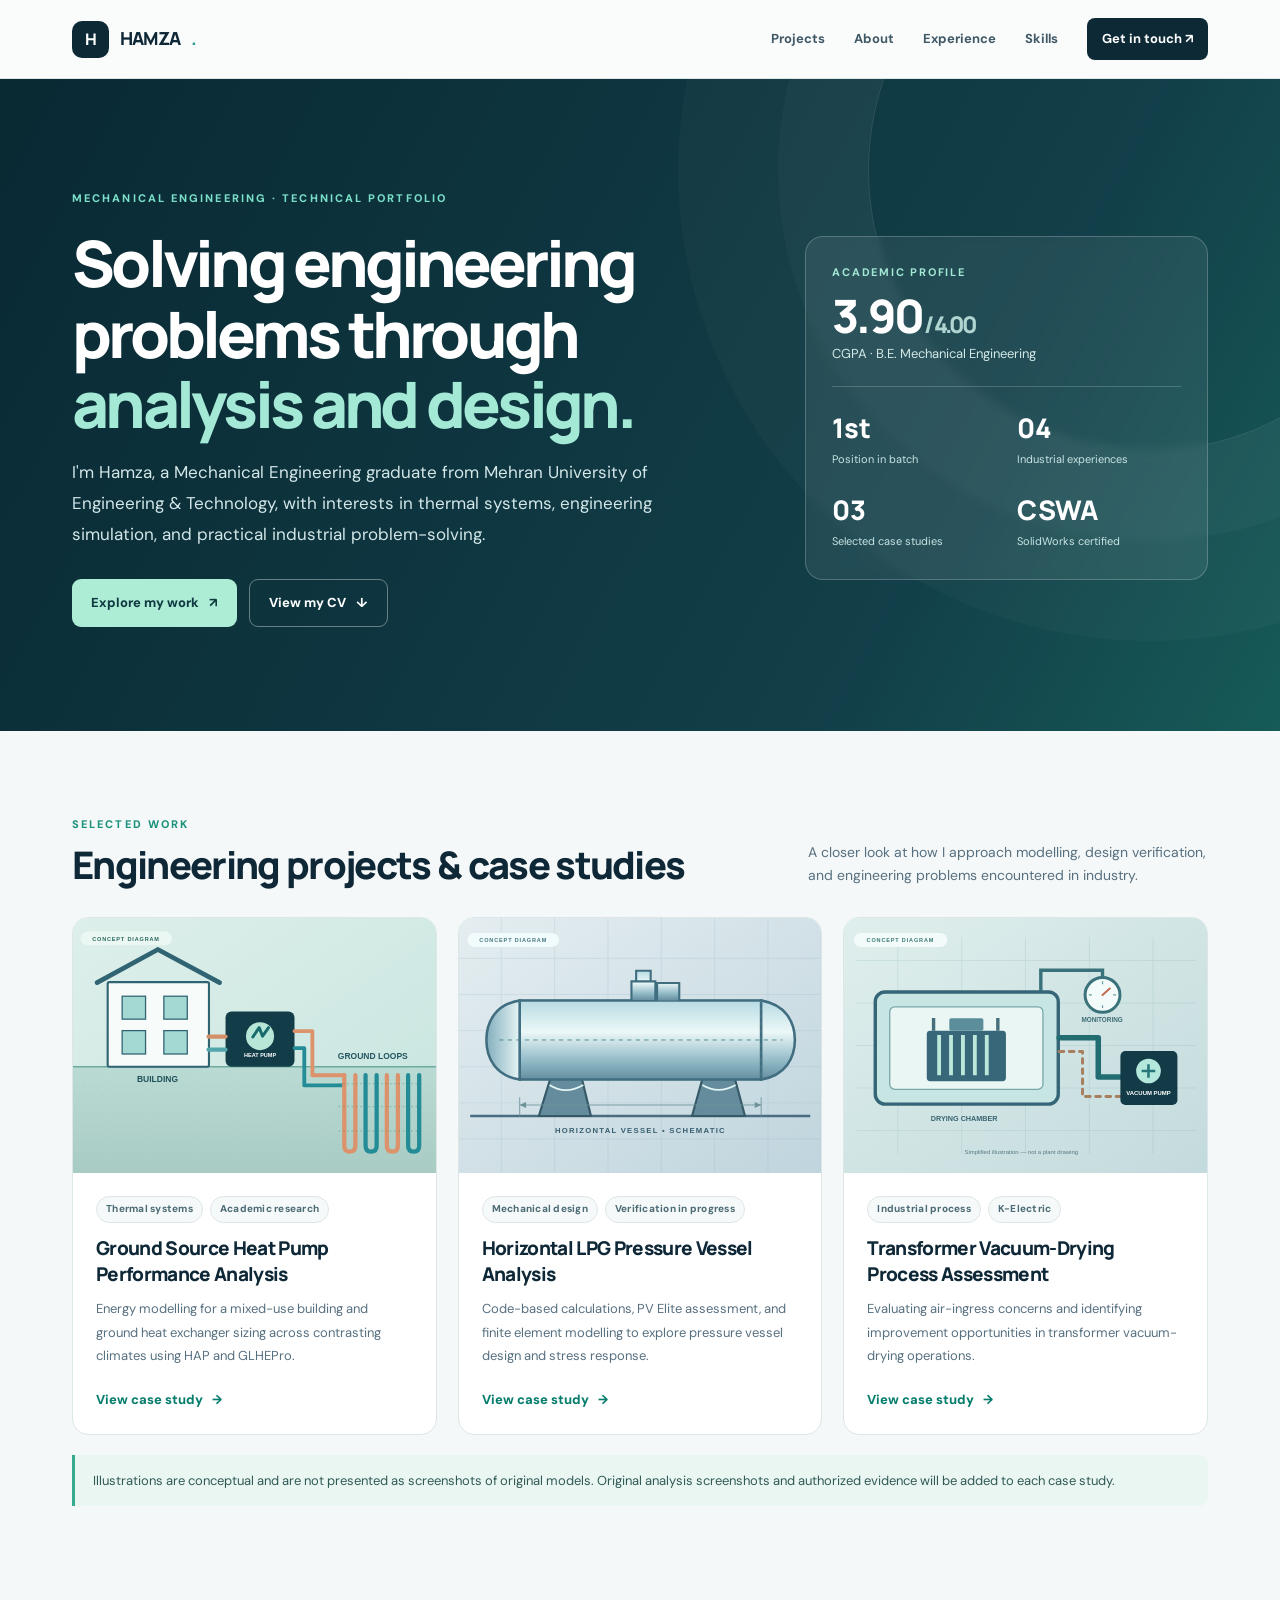
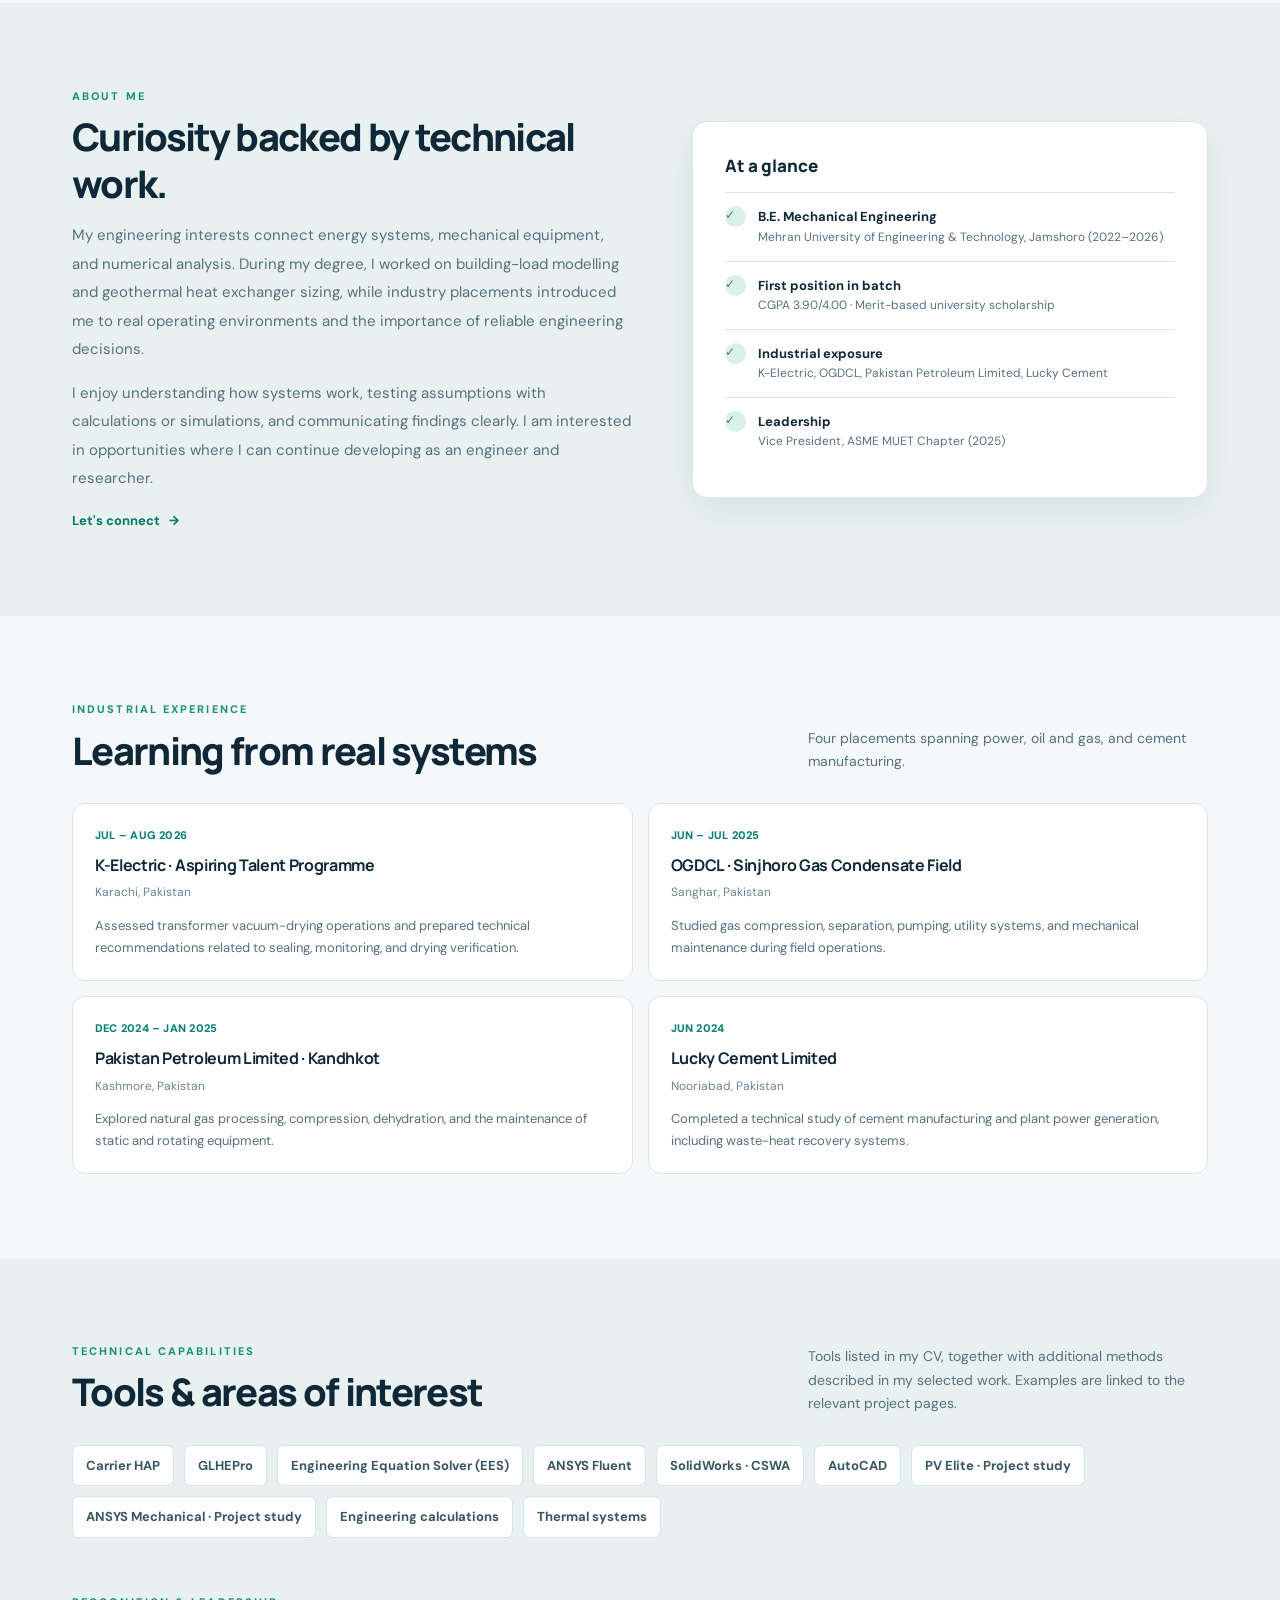
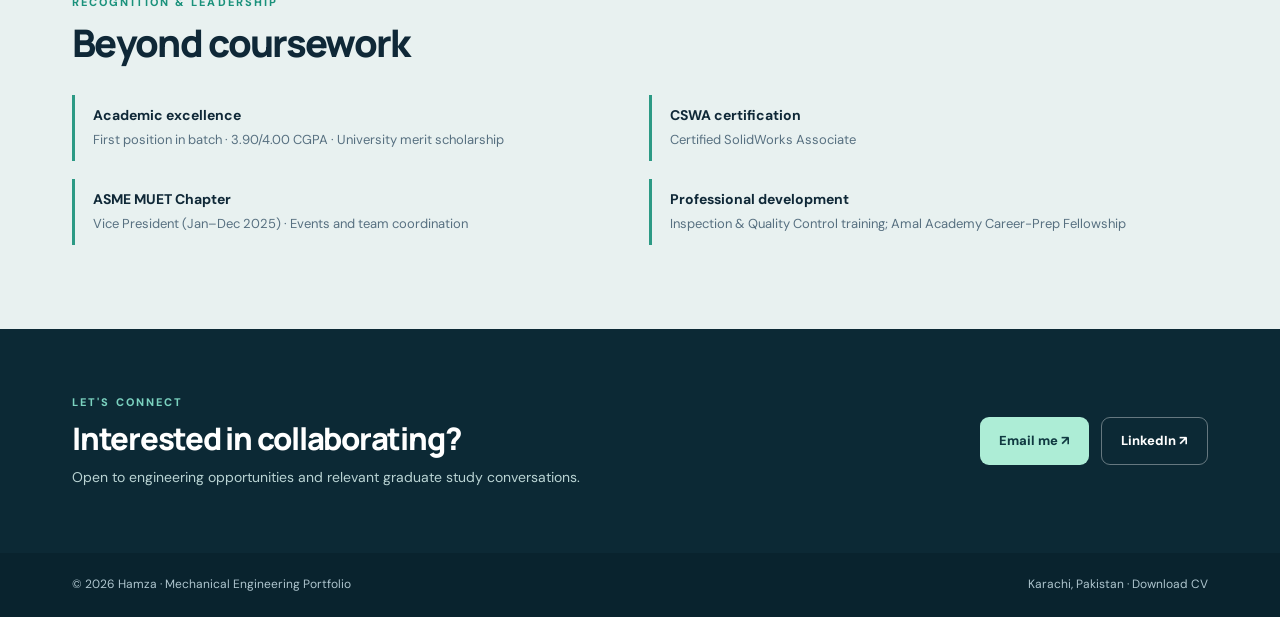
==== Hamza-Portfolio/index.html @ bc64f5a0 "Add files via upload" ====
<!doctype html>
<html lang="en">
<head>
<meta charset="utf-8"><meta name="viewport" content="width=device-width,initial-scale=1">
<title>Hamza | Mechanical Engineering Portfolio</title>
<meta name="description" content="Mechanical Engineering portfolio featuring energy systems research, pressure vessel analysis, and industrial problem solving.">
<meta name="theme-color" content="#0c2935"><link rel="icon" type="image/svg+xml" href="assets/favicon.svg"><link rel="stylesheet" href="assets/styles.css"><script defer src="assets/app.js"></script>
</head>
<body>
<a class="sr-only" href="#main">Skip to main content</a>
<header class="nav"><div class="container"><a class="brand" href="index.html" aria-label="Hamza home"><span class="brand-mark">H</span>HAMZA<span style="color:#2d9a8b">.</span></a><button class="menu-toggle" aria-expanded="false" aria-controls="nav-links">Menu</button><nav class="nav-links" id="nav-links" aria-label="Main navigation"><a href="#projects">Projects</a><a href="#about">About</a><a href="#experience">Experience</a><a href="#skills">Skills</a><a class="nav-cta" href="mailto:hamzakhalidshaikh@gmail.com">Get in touch ↗</a></nav></div></header>
<main id="main">
<section class="hero"><div class="container"><div><div class="eyebrow">Mechanical Engineering · Technical Portfolio</div><h1>Solving engineering problems through <span>analysis and design.</span></h1><p class="lede">I'm Hamza, a Mechanical Engineering graduate from Mehran University of Engineering &amp; Technology, with interests in thermal systems, engineering simulation, and practical industrial problem-solving.</p><div class="button-row"><a class="btn btn-light" href="#projects">Explore my work <span aria-hidden="true">↗</span></a><a class="btn btn-outline" href="Hamza-CV.pdf" target="_blank" rel="noopener">View my CV <span aria-hidden="true">↓</span></a></div></div><aside class="hero-panel" aria-label="Academic highlights"><div class="kicker">ACADEMIC PROFILE</div><div class="large">3.90<span style="font-size:23px;color:#b0d5d1"> / 4.00</span></div><div class="small">CGPA · B.E. Mechanical Engineering</div><div class="panel-divider"></div><div class="facts"><div><strong>1st</strong><span>Position in batch</span></div><div><strong>04</strong><span>Industrial experiences</span></div><div><strong>03</strong><span>Selected case studies</span></div><div><strong>CSWA</strong><span>SolidWorks certified</span></div></div></aside></div></section>
<section class="section" id="projects"><div class="container"><div class="section-head"><div><div class="eyebrow">SELECTED WORK</div><h2>Engineering projects &amp; case studies</h2></div><p>A closer look at how I approach modelling, design verification, and engineering problems encountered in industry.</p></div>
<div class="project-grid">
<article class="project-card"><a class="project-image" href="projects/ground-source-heat-pump.html"><img src="assets/gshp-schematic.svg" alt="Conceptual geothermal heat pump system with borehole loops"></a><div class="project-content"><div class="tag-row"><span class="tag">Thermal systems</span><span class="tag">Academic research</span></div><h3>Ground Source Heat Pump Performance Analysis</h3><p>Energy modelling for a mixed-use building and ground heat exchanger sizing across contrasting climates using HAP and GLHEPro.</p><a class="text-link" href="projects/ground-source-heat-pump.html">View case study <span aria-hidden="true">→</span></a></div></article>
<article class="project-card"><a class="project-image" href="projects/lpg-vessel.html"><img src="assets/lpg-schematic.svg" alt="Conceptual horizontal pressure vessel on saddle supports"></a><div class="project-content"><div class="tag-row"><span class="tag">Mechanical design</span><span class="tag">Verification in progress</span></div><h3>Horizontal LPG Pressure Vessel Analysis</h3><p>Code-based calculations, PV Elite assessment, and finite element modelling to explore pressure vessel design and stress response.</p><a class="text-link" href="projects/lpg-vessel.html">View case study <span aria-hidden="true">→</span></a></div></article>
<article class="project-card"><a class="project-image" href="projects/transformer-drying.html"><img src="assets/drying-schematic.svg" alt="Conceptual vacuum-drying system with chamber and pump"></a><div class="project-content"><div class="tag-row"><span class="tag">Industrial process</span><span class="tag">K-Electric</span></div><h3>Transformer Vacuum-Drying Process Assessment</h3><p>Evaluating air-ingress concerns and identifying improvement opportunities in transformer vacuum-drying operations.</p><a class="text-link" href="projects/transformer-drying.html">View case study <span aria-hidden="true">→</span></a></div></article>
</div><p class="note">Illustrations are conceptual and are not presented as screenshots of original models. Original analysis screenshots and authorized evidence will be added to each case study.</p></div></section>
<section class="section band" id="about"><div class="container two-col"><div class="about-copy"><div class="eyebrow">ABOUT ME</div><h2 class="section-title">Curiosity backed by technical work.</h2><p>My engineering interests connect energy systems, mechanical equipment, and numerical analysis. During my degree, I worked on building-load modelling and geothermal heat exchanger sizing, while industry placements introduced me to real operating environments and the importance of reliable engineering decisions.</p><p>I enjoy understanding how systems work, testing assumptions with calculations or simulations, and communicating findings clearly. I am interested in opportunities where I can continue developing as an engineer and researcher.</p><a class="text-link" href="mailto:hamzakhalidshaikh@gmail.com">Let's connect <span aria-hidden="true">→</span></a></div><div class="about-highlight"><h3>At a glance</h3><ul class="quick-list"><li><span class="check-circle">✓</span><div><strong>B.E. Mechanical Engineering</strong><span>Mehran University of Engineering &amp; Technology, Jamshoro (2022–2026)</span></div></li><li><span class="check-circle">✓</span><div><strong>First position in batch</strong><span>CGPA 3.90/4.00 · Merit-based university scholarship</span></div></li><li><span class="check-circle">✓</span><div><strong>Industrial exposure</strong><span>K-Electric, OGDCL, Pakistan Petroleum Limited, Lucky Cement</span></div></li><li><span class="check-circle">✓</span><div><strong>Leadership</strong><span>Vice President, ASME MUET Chapter (2025)</span></div></li></ul></div></div></section>
<section class="section" id="experience"><div class="container"><div class="section-head"><div><div class="eyebrow">INDUSTRIAL EXPERIENCE</div><h2>Learning from real systems</h2></div><p>Four placements spanning power, oil and gas, and cement manufacturing.</p></div><div class="timeline"><article class="exp-item"><div class="date">JUL – AUG 2026</div><h3>K-Electric · Aspiring Talent Programme</h3><p class="location">Karachi, Pakistan</p><p>Assessed transformer vacuum-drying operations and prepared technical recommendations related to sealing, monitoring, and drying verification.</p></article><article class="exp-item"><div class="date">JUN – JUL 2025</div><h3>OGDCL · Sinjhoro Gas Condensate Field</h3><p class="location">Sanghar, Pakistan</p><p>Studied gas compression, separation, pumping, utility systems, and mechanical maintenance during field operations.</p></article><article class="exp-item"><div class="date">DEC 2024 – JAN 2025</div><h3>Pakistan Petroleum Limited · Kandhkot</h3><p class="location">Kashmore, Pakistan</p><p>Explored natural gas processing, compression, dehydration, and the maintenance of static and rotating equipment.</p></article><article class="exp-item"><div class="date">JUN 2024</div><h3>Lucky Cement Limited</h3><p class="location">Nooriabad, Pakistan</p><p>Completed a technical study of cement manufacturing and plant power generation, including waste-heat recovery systems.</p></article></div></div></section>
<section class="section band" id="skills"><div class="container"><div class="section-head"><div><div class="eyebrow">TECHNICAL CAPABILITIES</div><h2>Tools &amp; areas of interest</h2></div><p>Tools listed in my CV, together with additional methods described in my selected work. Examples are linked to the relevant project pages.</p></div><div class="skills-list"><span>Carrier HAP</span><span>GLHEPro</span><span>Engineering Equation Solver (EES)</span><span>ANSYS Fluent</span><span>SolidWorks · CSWA</span><span>AutoCAD</span><span>PV Elite · Project study</span><span>ANSYS Mechanical · Project study</span><span>Engineering calculations</span><span>Thermal systems</span></div><div class="section-head" style="margin-top:55px"><div><div class="eyebrow">RECOGNITION &amp; LEADERSHIP</div><h2>Beyond coursework</h2></div></div><div class="credentials"><div class="credential"><b>Academic excellence</b><span>First position in batch · 3.90/4.00 CGPA · University merit scholarship</span></div><div class="credential"><b>CSWA certification</b><span>Certified SolidWorks Associate</span></div><div class="credential"><b>ASME MUET Chapter</b><span>Vice President (Jan–Dec 2025) · Events and team coordination</span></div><div class="credential"><b>Professional development</b><span>Inspection &amp; Quality Control training; Amal Academy Career-Prep Fellowship</span></div></div></div></section>
</main>
<section class="contact" id="contact"><div class="container"><div><div class="eyebrow" style="color:#7bd2c0">LET'S CONNECT</div><h2>Interested in collaborating?</h2><p>Open to engineering opportunities and relevant graduate study conversations.</p></div><div class="button-row"><a class="btn btn-light" href="mailto:hamzakhalidshaikh@gmail.com">Email me ↗</a><a class="btn btn-outline" target="_blank" rel="noopener noreferrer" href="https://www.linkedin.com/in/engrhamzashaikh/">LinkedIn ↗</a></div></div></section>
<footer class="footer"><div class="container"><span>© <span id="year">2026</span> Hamza · Mechanical Engineering Portfolio</span><span>Karachi, Pakistan · <a href="Hamza-CV.pdf" target="_blank" rel="noopener">Download CV</a></span></div></footer>
</body></html>
---- Hamza-Portfolio/assets/styles.css ----
@import url('https://fonts.googleapis.com/css2?family=DM+Sans:wght@400;500;600;700&family=Manrope:wght@400;500;600;700;800&display=swap');
:root{--ink:#0f2837;--muted:#577080;--deep:#0c2935;--deep2:#143b4a;--accent:#38ae9c;--accent2:#d6f1e8;--bg:#f5f8f8;--surface:#fff;--line:#dce6e7;--shadow:0 12px 36px rgba(6,33,44,.065)}
*{box-sizing:border-box}html{scroll-behavior:smooth}body{margin:0;background:var(--bg);color:var(--ink);font-family:'DM Sans',Arial,sans-serif;line-height:1.65;font-size:15px}a{color:inherit;text-decoration:none}img{max-width:100%;display:block}button{font:inherit}::selection{background:#b9ece1;color:var(--ink)}
.container{width:min(1136px,calc(100% - 56px));margin-inline:auto}.sr-only{position:absolute;width:1px;height:1px;padding:0;margin:-1px;overflow:hidden;clip:rect(0,0,0,0);white-space:nowrap;border:0}
.nav{position:sticky;top:0;z-index:100;background:rgba(250,252,252,.96);border-bottom:1px solid var(--line);backdrop-filter:blur(16px)}.nav .container{min-height:78px;display:flex;align-items:center;justify-content:space-between;gap:26px}.brand{display:flex;align-items:center;gap:11px;font-weight:800;letter-spacing:-.045em;font-family:Manrope,Arial,sans-serif;font-size:18px;white-space:nowrap}.brand-mark{width:37px;height:37px;background:var(--deep);border-radius:10px;display:grid;place-items:center;color:#fff;letter-spacing:-.07em;font-size:16px}.nav-links{display:flex;align-items:center;gap:29px}.nav-links a:not(.nav-cta){color:#405967;font-size:13px;font-weight:700}.nav-links a:hover,.nav-links a[aria-current=page]{color:#0f806e}.nav-cta{padding:10px 15px;background:var(--deep);border-radius:8px;color:#fff;font-size:13px;font-weight:700}.menu-toggle{display:none;border:1px solid var(--line);border-radius:8px;padding:7px 10px;background:#fff;color:var(--ink)}
.hero{background:linear-gradient(118deg,#092933 0%,#123f49 72%,#165b58 100%);color:white;position:relative;overflow:hidden}.hero:before{content:'';width:560px;height:560px;position:absolute;right:-150px;top:-190px;border:1px solid rgba(255,255,255,.12);border-radius:50%;box-shadow:0 0 0 90px rgba(255,255,255,.028),0 0 0 190px rgba(255,255,255,.023)}.hero .container{position:relative;display:grid;grid-template-columns:1.26fr .74fr;align-items:center;gap:48px;padding-block:110px 104px}.eyebrow{font-size:11px;font-weight:800;letter-spacing:.19em;text-transform:uppercase;color:#1a917b}.hero .eyebrow{color:#7be0c9}.hero h1{font-family:Manrope,Arial,sans-serif;font-weight:800;letter-spacing:-.058em;font-size:clamp(38px,5vw,67px);line-height:1.1;margin:21px 0 18px;max-width:690px}.hero h1 span{color:#a4e9d5}.hero .lede{font-size:17px;line-height:1.8;max-width:610px;color:#d3e7e8;margin:0 0 30px}.button-row{display:flex;gap:12px;flex-wrap:wrap}.btn{display:inline-flex;align-items:center;justify-content:center;gap:10px;min-height:46px;padding:12px 19px;border-radius:9px;font-size:13px;font-weight:800;transition:transform .15s,background .15s}.btn:hover{transform:translateY(-2px)}.btn-light{background:#adedd6;color:#103941}.btn-outline{border:1px solid rgba(255,255,255,.37);color:#fff}.btn-dark{background:var(--deep);color:#fff}.btn-surface{border:1px solid var(--line);background:var(--surface);color:var(--ink)}.hero-panel{border:1px solid rgba(255,255,255,.21);background:rgba(255,255,255,.075);border-radius:18px;padding:26px;backdrop-filter:blur(4px)}.hero-panel .kicker{font-size:11px;color:#a4e9d5;font-weight:700;letter-spacing:.16em}.hero-panel .large{font:800 46px/1.2 Manrope,Arial,sans-serif;letter-spacing:-.065em;padding-top:7px}.hero-panel .small{font-size:13px;color:#d2e8e5}.panel-divider{height:1px;background:rgba(255,255,255,.18);margin:22px 0}.facts{display:grid;grid-template-columns:1fr 1fr;gap:20px}.facts strong{display:block;font:800 27px Manrope,Arial,sans-serif}.facts span{font-size:11px;color:#c8e5e4}
section.section{padding-block:84px}.section-head{display:flex;align-items:end;justify-content:space-between;gap:26px;margin-bottom:30px}.section-head h2,.section-title{font:800 clamp(26px,3vw,38px)/1.22 Manrope,Arial,sans-serif;letter-spacing:-.044em;margin:8px 0 0}.section-head p{max-width:400px;color:var(--muted);margin:0;font-size:14px}.section-head p a{color:#087c70;font-weight:800}.project-grid{display:grid;grid-template-columns:repeat(3,1fr);gap:21px}.project-card{border:1px solid var(--line);border-radius:16px;overflow:hidden;background:#fff;display:flex;flex-direction:column;transition:box-shadow .2s,transform .2s}.project-card:hover{box-shadow:var(--shadow);transform:translateY(-4px)}.project-image{background:#e5f0ef;aspect-ratio:1.42;overflow:hidden}.project-image img{height:100%;width:100%;object-fit:cover}.project-content{padding:23px;display:flex;flex-direction:column;flex:1}.tag-row{display:flex;gap:7px;flex-wrap:wrap;margin-bottom:13px}.tag{border:1px solid #dce6e7;color:#4c6c75;background:#f6f9f9;border-radius:99px;font-size:10px;font-weight:800;padding:4px 9px;letter-spacing:.025em}.project-card h3{font:800 19px/1.35 Manrope,Arial,sans-serif;letter-spacing:-.035em;margin:0 0 10px}.project-card p{margin:0 0 22px;color:var(--muted);font-size:13px;line-height:1.8;flex:1}.text-link{font-size:13px;color:#067d6c;font-weight:800;display:inline-flex;gap:9px;align-items:center}.text-link:hover{text-decoration:underline}.note{background:#eaf6f1;border-left:3px solid #36ab90;padding:15px 18px;font-size:13px;color:#315a57;border-radius:0 9px 9px 0;margin-top:20px}
.two-col{display:grid;grid-template-columns:1.04fr .96fr;gap:60px;align-items:center}.about-copy p{color:var(--muted);font-size:15px;line-height:1.9}.about-highlight{padding:32px;background:var(--surface);border:1px solid var(--line);border-radius:15px;box-shadow:var(--shadow)}.about-highlight h3{font:800 17px Manrope;margin:0 0 15px}.quick-list{padding:0;margin:0;list-style:none}.quick-list li{display:flex;align-items:flex-start;gap:12px;padding:13px 0;border-top:1px solid var(--line);font-size:13px}.check-circle{width:21px;height:21px;display:grid;place-items:center;border-radius:50%;background:#d9f1e7;color:#006d62;font-size:12px;flex:none}.quick-list strong{display:block}.quick-list span{display:block;color:var(--muted);font-size:12px}
.timeline{display:grid;grid-template-columns:1fr 1fr;gap:15px}.exp-item{background:#fff;border:1px solid var(--line);border-radius:13px;padding:22px}.exp-item .date{font-size:11px;font-weight:800;color:#087f6f;letter-spacing:.02em}.exp-item h3{font-size:16px;margin:8px 0 5px;letter-spacing:-.02em;font-family:Manrope}.exp-item .location{font-size:12px;color:#6e8390;margin:0 0 12px}.exp-item p:last-child{font-size:13px;color:var(--muted);margin:0}.skills-list{display:flex;flex-wrap:wrap;gap:10px}.skills-list span{font-size:13px;font-weight:700;color:#385664;border:1px solid #d6e5e7;background:#fff;padding:9px 13px;border-radius:7px}.credentials{display:grid;grid-template-columns:1fr 1fr;gap:18px}.credential{border-left:3px solid #2c9a85;padding:9px 18px}.credential b{display:block;font-size:14px}.credential span{font-size:13px;color:var(--muted)}.band{background:#e8f1f0}.contact{padding:64px 0;background:var(--deep);color:white}.contact .container{display:flex;align-items:center;justify-content:space-between;gap:25px}.contact h2{font:800 31px/1.25 Manrope;letter-spacing:-.04em;margin:8px 0}.contact p{color:#bad4d4;margin:0;font-size:14px}.footer{background:#09232e;color:#aec5ce;padding:22px 0;font-size:12px}.footer .container{display:flex;justify-content:space-between;gap:12px}.footer a:hover{color:#fff}
.page-hero{background:var(--deep);color:#fff;padding:62px 0 70px}.breadcrumbs{display:flex;align-items:center;gap:8px;color:#b1d1d0;font-size:12px;font-weight:700}.breadcrumbs a:hover{text-decoration:underline}.page-hero h1{font:800 clamp(32px,4vw,52px)/1.16 Manrope;letter-spacing:-.053em;max-width:900px;margin:19px 0 13px}.page-hero p{max-width:740px;color:#c2dcdc;font-size:16px}.meta{display:flex;gap:9px;flex-wrap:wrap;margin-top:24px}.meta span{border:1px solid rgba(255,255,255,.24);padding:7px 12px;border-radius:99px;font-size:11px;color:#d8eeeb;font-weight:700}.case-layout{display:grid;grid-template-columns:minmax(0,1fr) 280px;gap:44px;padding-block:65px}.case-main h2{font:800 24px Manrope;letter-spacing:-.035em;margin:42px 0 14px}.case-main h2:first-of-type{margin-top:0}.case-main p{color:#506d7a;line-height:1.85;margin:0 0 15px}.case-main li{padding-bottom:7px;color:#506d7a}.case-main ul,.case-main ol{padding-left:21px}.case-side{align-self:start;position:sticky;top:105px;background:white;border-radius:13px;border:1px solid var(--line);padding:22px}.case-side h3{font:800 16px Manrope;margin:0 0 9px}.case-side dt{font-size:10px;text-transform:uppercase;font-weight:800;color:#7b9099;letter-spacing:.12em;margin-top:15px}.case-side dd{margin:4px 0 0;font-size:13px;line-height:1.5;color:#254658}.case-hero-img{width:100%;background:#dbecea;border-radius:13px;overflow:hidden;margin:28px 0 7px;border:1px solid var(--line)}.case-hero-img img{width:100%;max-height:410px;object-fit:cover}.caption{font-size:11px;color:#81949b}.steps{counter-reset:step;display:grid;gap:12px}.step{display:flex;gap:15px;align-items:start;border:1px solid var(--line);border-radius:11px;padding:16px;background:#fff}.step:before{counter-increment:step;content:counter(step,decimal-leading-zero);flex:none;color:#008678;font:800 15px Manrope}.step b{display:block;font-size:14px;margin-bottom:2px}.step span{color:var(--muted);font-size:13px}.evidence-grid{display:grid;grid-template-columns:1fr 1fr;gap:14px}.evidence-slot{background:repeating-linear-gradient(45deg,#f5f9f9,#f5f9f9 12px,#f0f5f5 12px,#f0f5f5 24px);border:1px dashed #b5c7ca;border-radius:10px;min-height:170px;display:flex;flex-direction:column;align-items:center;justify-content:center;text-align:center;padding:17px}.evidence-slot .symbol{font-size:26px;color:#4a968e;font-weight:800}.evidence-slot b{font-size:13px;margin:7px 0 3px}.evidence-slot span{color:#798f98;font-size:11px;max-width:230px}.next-card{margin-top:40px;border:1px solid var(--line);border-radius:13px;padding:22px;background:#fff;display:flex;justify-content:space-between;align-items:center;gap:12px}.next-card span{font-size:12px;color:var(--muted)}.next-card strong{display:block;margin-top:4px}.detail-note{border-left:3px solid #58b99d;padding:14px 17px;background:#eef8f4;font-size:13px;color:#41655d;margin:20px 0;border-radius:0 8px 8px 0}
@media(max-width:900px){.project-grid{grid-template-columns:1fr 1fr}.hero .container{grid-template-columns:1fr;padding-block:76px}.hero-panel{max-width:560px}.two-col{gap:30px}.case-layout{grid-template-columns:1fr}.case-side{position:static;order:-1}.contact .container{align-items:start;flex-direction:column}}
@media(max-width:680px){.container{width:min(100% - 32px,1136px)}.nav .container{min-height:64px}.menu-toggle{display:block}.nav-links{display:none;position:absolute;left:0;right:0;top:64px;background:#fff;flex-direction:column;align-items:stretch;padding:18px 20px 22px;gap:17px;border-bottom:1px solid var(--line)}.nav-links.open{display:flex}.nav-links .nav-cta{text-align:center}.hero .container{padding-block:63px}.hero h1{font-size:39px}.hero .lede{font-size:15px}section.section{padding-block:55px}.section-head{display:block}.section-head p{margin-top:10px}.project-grid,.timeline,.two-col,.credentials,.evidence-grid{grid-template-columns:1fr}.project-image{aspect-ratio:1.75}.two-col{gap:25px}.about-highlight{padding:24px}.facts{gap:15px}.footer .container{display:block}.footer .container span{display:block;margin-bottom:5px}.page-hero{padding:43px 0 47px}.page-hero h1{font-size:34px}.case-layout{padding-block:34px;gap:23px}.next-card{align-items:start;flex-direction:column}}
@media(prefers-reduced-motion:reduce){html{scroll-behavior:auto}*,*:before,*:after{transition:none!important}}
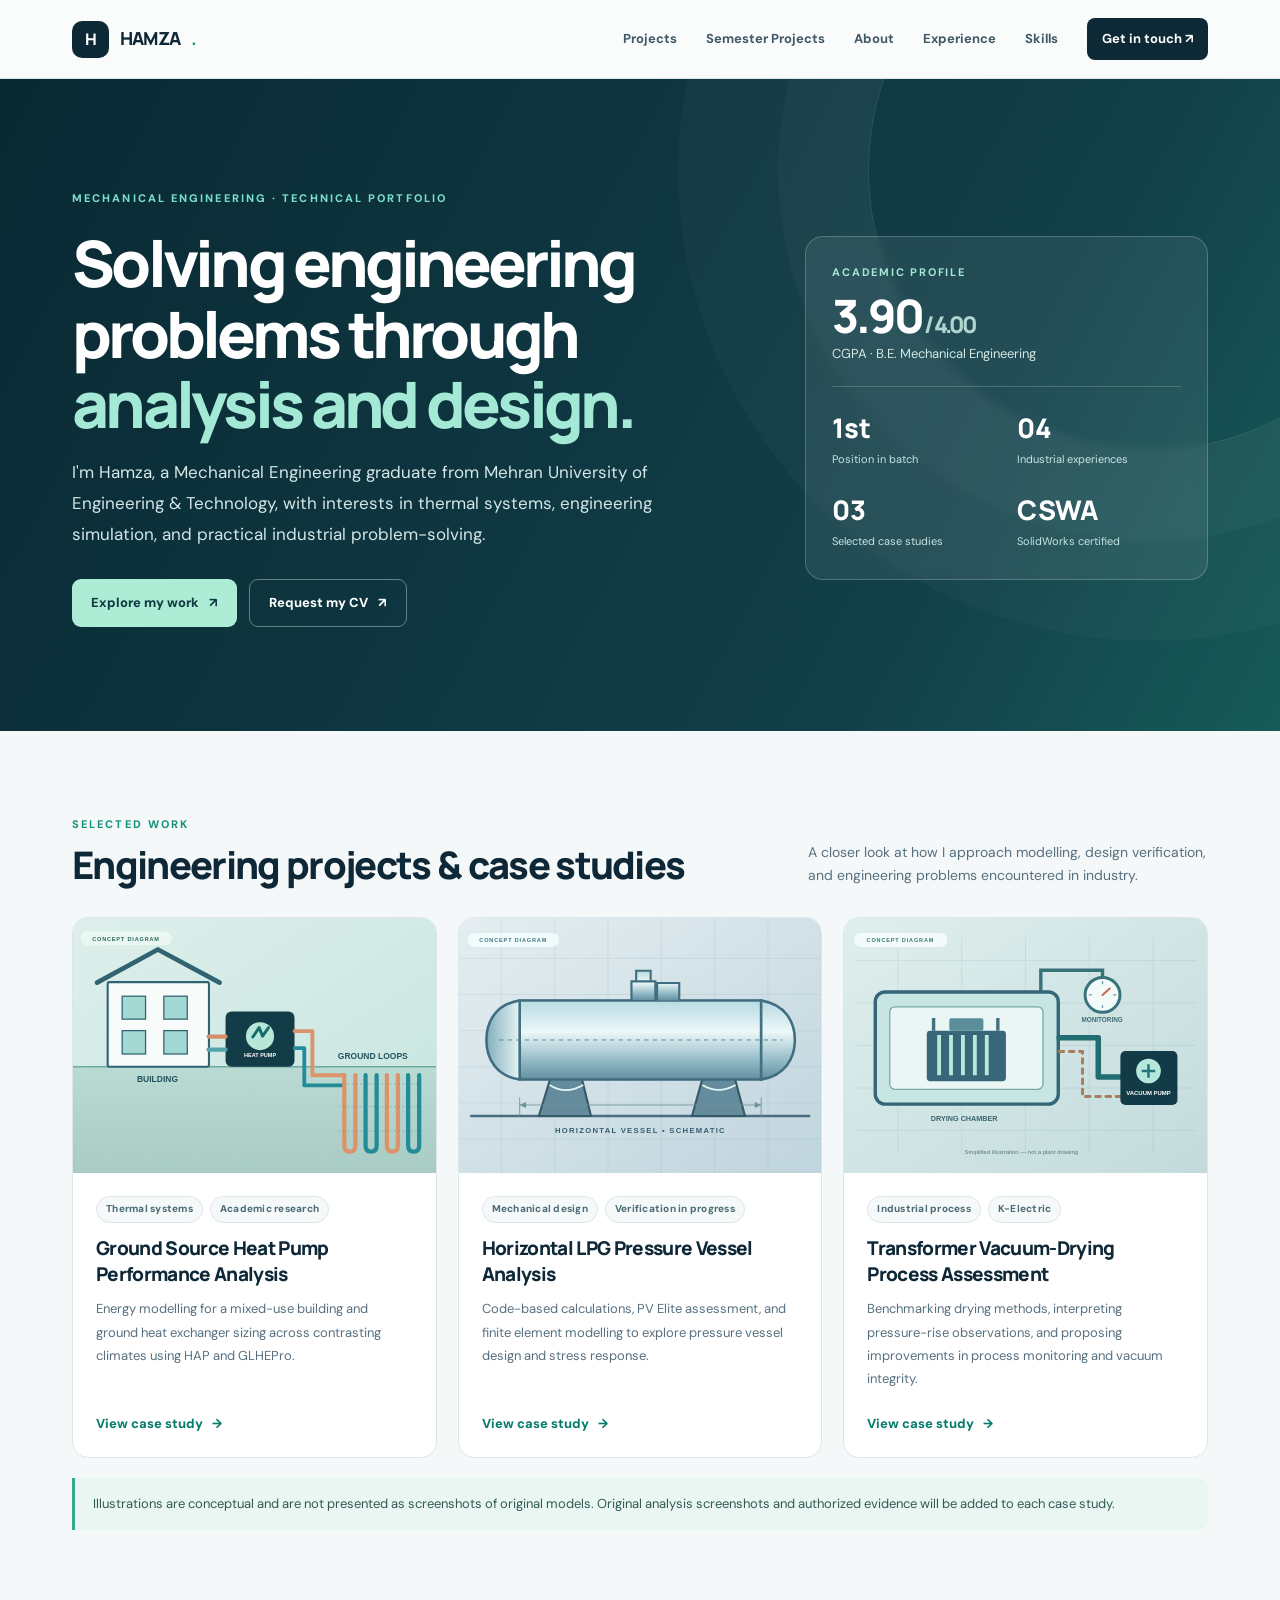
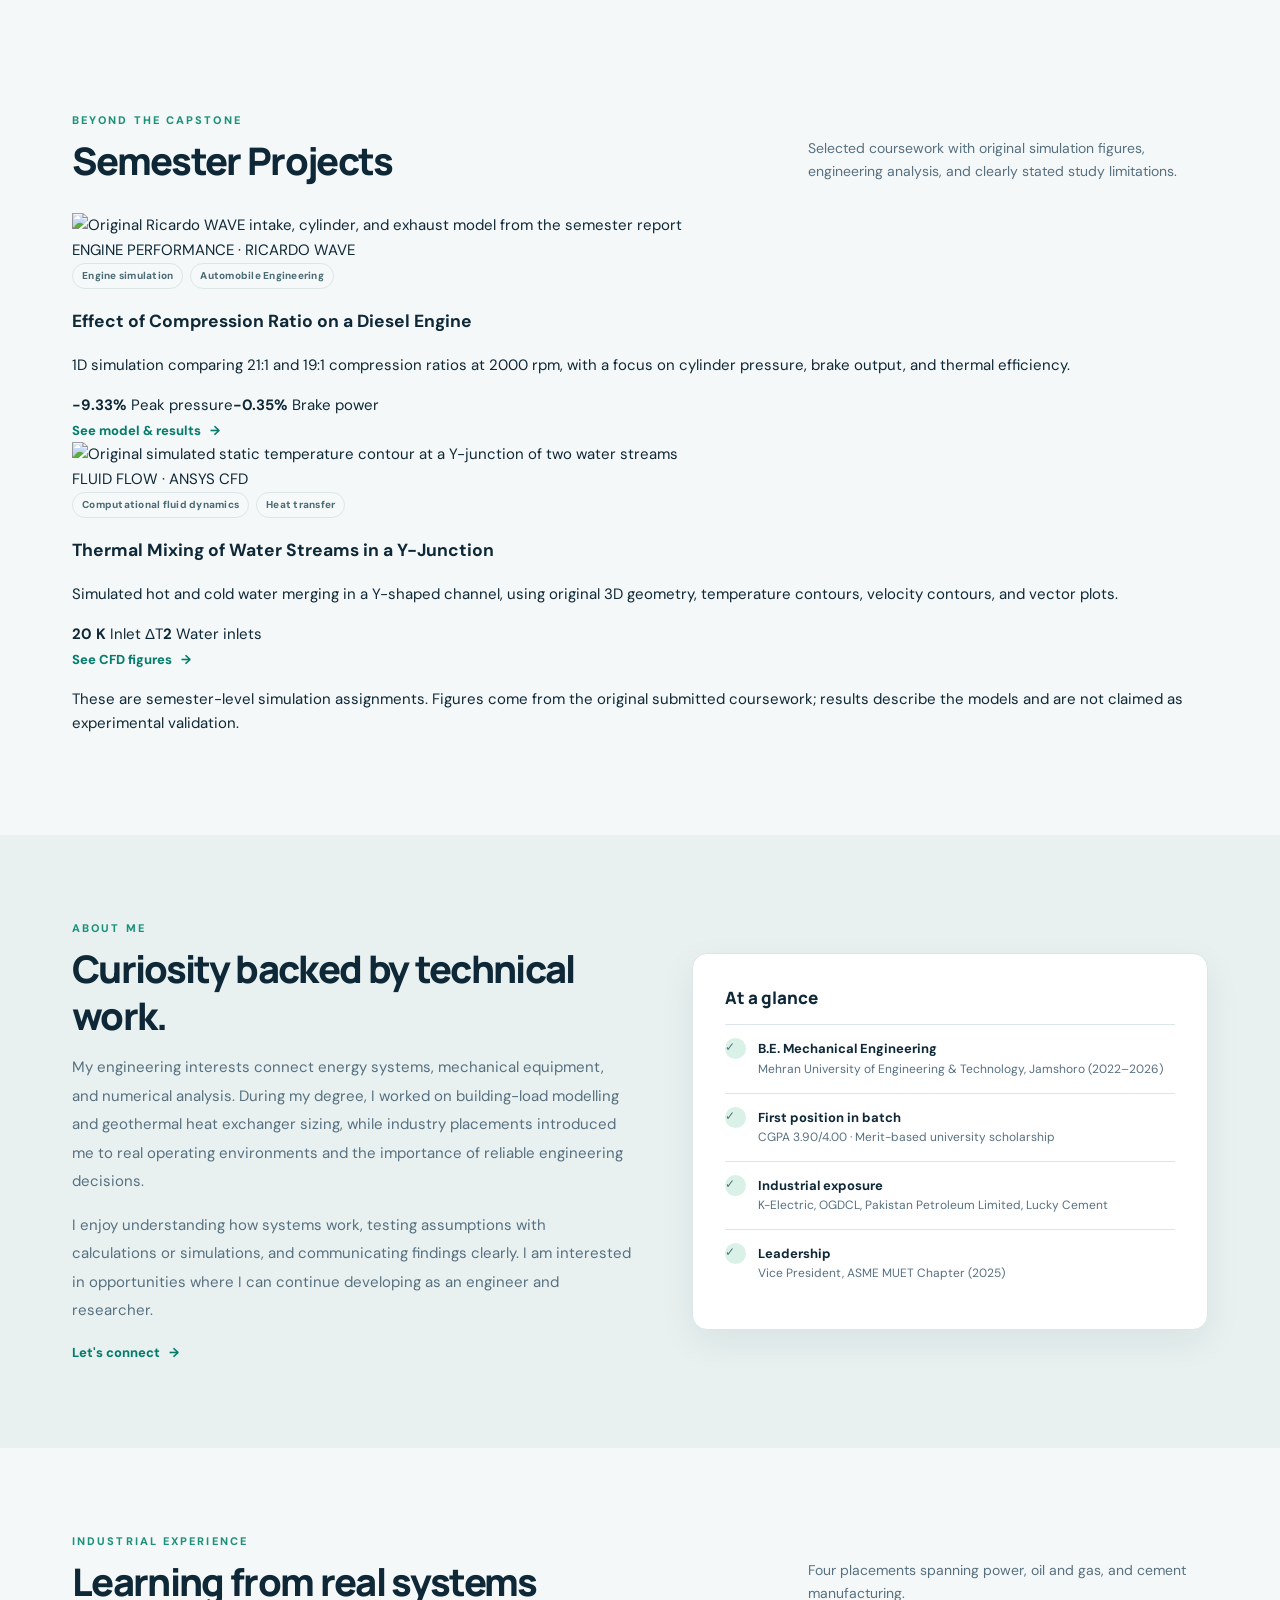
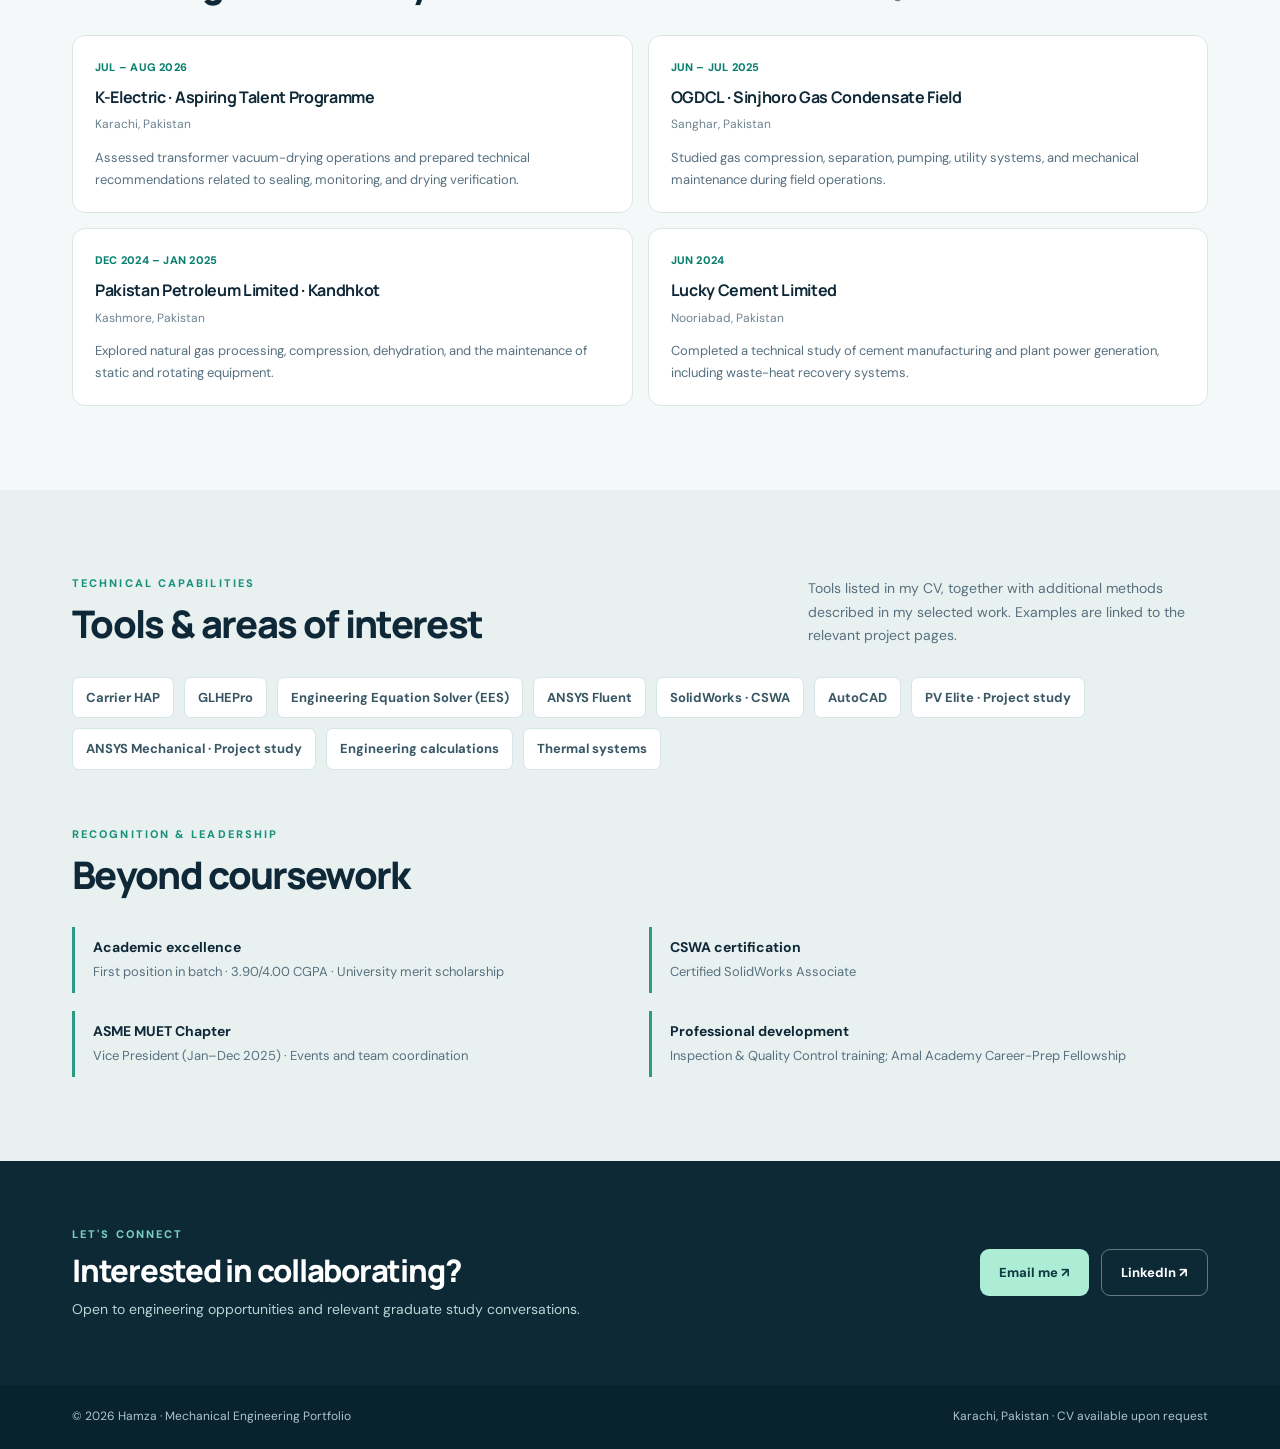
==== commit 0424232e: "Add files via upload" ====
--- a/Hamza-Portfolio/index.html
+++ b/Hamza-Portfolio/index.html
@@ -8,19 +8,53 @@
 </head>
 <body>
 <a class="sr-only" href="#main">Skip to main content</a>
-<header class="nav"><div class="container"><a class="brand" href="index.html" aria-label="Hamza home"><span class="brand-mark">H</span>HAMZA<span style="color:#2d9a8b">.</span></a><button class="menu-toggle" aria-expanded="false" aria-controls="nav-links">Menu</button><nav class="nav-links" id="nav-links" aria-label="Main navigation"><a href="#projects">Projects</a><a href="#about">About</a><a href="#experience">Experience</a><a href="#skills">Skills</a><a class="nav-cta" href="mailto:hamzakhalidshaikh@gmail.com">Get in touch ↗</a></nav></div></header>
+<header class="nav"><div class="container"><a class="brand" href="index.html" aria-label="Hamza home"><span class="brand-mark">H</span>HAMZA<span style="color:#2d9a8b">.</span></a><button class="menu-toggle" aria-expanded="false" aria-controls="nav-links">Menu</button><nav class="nav-links" id="nav-links" aria-label="Main navigation"><a href="#projects">Projects</a><a href="#semester-projects">Semester Projects</a><a href="#about">About</a><a href="#experience">Experience</a><a href="#skills">Skills</a><a class="nav-cta" href="mailto:hamzakhalidshaikh@gmail.com">Get in touch ↗</a></nav></div></header>
 <main id="main">
-<section class="hero"><div class="container"><div><div class="eyebrow">Mechanical Engineering · Technical Portfolio</div><h1>Solving engineering problems through <span>analysis and design.</span></h1><p class="lede">I'm Hamza, a Mechanical Engineering graduate from Mehran University of Engineering &amp; Technology, with interests in thermal systems, engineering simulation, and practical industrial problem-solving.</p><div class="button-row"><a class="btn btn-light" href="#projects">Explore my work <span aria-hidden="true">↗</span></a><a class="btn btn-outline" href="Hamza-CV.pdf" target="_blank" rel="noopener">View my CV <span aria-hidden="true">↓</span></a></div></div><aside class="hero-panel" aria-label="Academic highlights"><div class="kicker">ACADEMIC PROFILE</div><div class="large">3.90<span style="font-size:23px;color:#b0d5d1"> / 4.00</span></div><div class="small">CGPA · B.E. Mechanical Engineering</div><div class="panel-divider"></div><div class="facts"><div><strong>1st</strong><span>Position in batch</span></div><div><strong>04</strong><span>Industrial experiences</span></div><div><strong>03</strong><span>Selected case studies</span></div><div><strong>CSWA</strong><span>SolidWorks certified</span></div></div></aside></div></section>
+<section class="hero"><div class="container"><div><div class="eyebrow">Mechanical Engineering · Technical Portfolio</div><h1>Solving engineering problems through <span>analysis and design.</span></h1><p class="lede">I'm Hamza, a Mechanical Engineering graduate from Mehran University of Engineering &amp; Technology, with interests in thermal systems, engineering simulation, and practical industrial problem-solving.</p><div class="button-row"><a class="btn btn-light" href="#projects">Explore my work <span aria-hidden="true">↗</span></a><a class="btn btn-outline" href="mailto:hamzakhalidshaikh@gmail.com?subject=CV%20request" >Request my CV <span aria-hidden="true">↗</span></a></div></div><aside class="hero-panel" aria-label="Academic highlights"><div class="kicker">ACADEMIC PROFILE</div><div class="large">3.90<span style="font-size:23px;color:#b0d5d1"> / 4.00</span></div><div class="small">CGPA · B.E. Mechanical Engineering</div><div class="panel-divider"></div><div class="facts"><div><strong>1st</strong><span>Position in batch</span></div><div><strong>04</strong><span>Industrial experiences</span></div><div><strong>03</strong><span>Selected case studies</span></div><div><strong>CSWA</strong><span>SolidWorks certified</span></div></div></aside></div></section>
 <section class="section" id="projects"><div class="container"><div class="section-head"><div><div class="eyebrow">SELECTED WORK</div><h2>Engineering projects &amp; case studies</h2></div><p>A closer look at how I approach modelling, design verification, and engineering problems encountered in industry.</p></div>
 <div class="project-grid">
 <article class="project-card"><a class="project-image" href="projects/ground-source-heat-pump.html"><img src="assets/gshp-schematic.svg" alt="Conceptual geothermal heat pump system with borehole loops"></a><div class="project-content"><div class="tag-row"><span class="tag">Thermal systems</span><span class="tag">Academic research</span></div><h3>Ground Source Heat Pump Performance Analysis</h3><p>Energy modelling for a mixed-use building and ground heat exchanger sizing across contrasting climates using HAP and GLHEPro.</p><a class="text-link" href="projects/ground-source-heat-pump.html">View case study <span aria-hidden="true">→</span></a></div></article>
 <article class="project-card"><a class="project-image" href="projects/lpg-vessel.html"><img src="assets/lpg-schematic.svg" alt="Conceptual horizontal pressure vessel on saddle supports"></a><div class="project-content"><div class="tag-row"><span class="tag">Mechanical design</span><span class="tag">Verification in progress</span></div><h3>Horizontal LPG Pressure Vessel Analysis</h3><p>Code-based calculations, PV Elite assessment, and finite element modelling to explore pressure vessel design and stress response.</p><a class="text-link" href="projects/lpg-vessel.html">View case study <span aria-hidden="true">→</span></a></div></article>
-<article class="project-card"><a class="project-image" href="projects/transformer-drying.html"><img src="assets/drying-schematic.svg" alt="Conceptual vacuum-drying system with chamber and pump"></a><div class="project-content"><div class="tag-row"><span class="tag">Industrial process</span><span class="tag">K-Electric</span></div><h3>Transformer Vacuum-Drying Process Assessment</h3><p>Evaluating air-ingress concerns and identifying improvement opportunities in transformer vacuum-drying operations.</p><a class="text-link" href="projects/transformer-drying.html">View case study <span aria-hidden="true">→</span></a></div></article>
+<article class="project-card"><a class="project-image" href="projects/transformer-drying.html"><img src="assets/drying-schematic.svg" alt="Conceptual vacuum-drying system with chamber and pump"></a><div class="project-content"><div class="tag-row"><span class="tag">Industrial process</span><span class="tag">K-Electric</span></div><h3>Transformer Vacuum-Drying Process Assessment</h3><p>Benchmarking drying methods, interpreting pressure-rise observations, and proposing improvements in process monitoring and vacuum integrity.</p><a class="text-link" href="projects/transformer-drying.html">View case study <span aria-hidden="true">→</span></a></div></article>
 </div><p class="note">Illustrations are conceptual and are not presented as screenshots of original models. Original analysis screenshots and authorized evidence will be added to each case study.</p></div></section>
+
+<section class="section semester-section" id="semester-projects" aria-labelledby="semester-heading">
+  <div class="container">
+    <div class="section-head"><div><div class="eyebrow">BEYOND THE CAPSTONE</div><h2 id="semester-heading">Semester Projects</h2></div>
+    <p>Selected coursework with original simulation figures, engineering analysis, and clearly stated study limitations.</p></div>
+    <div class="semester-grid">
+      <article class="semester-card">
+        <a class="semester-visual" href="projects/diesel-engine-compression-ratio.html" aria-label="Explore diesel engine compression ratio analysis">
+          <img src="assets/diesel-wave-network.webp" alt="Original Ricardo WAVE intake, cylinder, and exhaust model from the semester report" loading="lazy">
+          <span class="semester-visual-label">ENGINE PERFORMANCE · RICARDO WAVE</span>
+        </a>
+        <div class="semester-body"><div class="tag-row"><span class="tag">Engine simulation</span><span class="tag">Automobile Engineering</span></div>
+          <h3>Effect of Compression Ratio on a Diesel Engine</h3>
+          <p>1D simulation comparing 21:1 and 19:1 compression ratios at 2000 rpm, with a focus on cylinder pressure, brake output, and thermal efficiency.</p>
+          <div class="semester-metrics"><span><strong>−9.33%</strong> Peak pressure</span><span><strong>−0.35%</strong> Brake power</span></div>
+          <a class="text-link" href="projects/diesel-engine-compression-ratio.html">See model &amp; results <span aria-hidden="true">→</span></a>
+        </div>
+      </article>
+      <article class="semester-card">
+        <a class="semester-visual" href="projects/cfd-thermal-mixing.html" aria-label="Explore CFD thermal mixing study">
+          <img src="assets/cfd-temperature.webp" alt="Original simulated static temperature contour at a Y-junction of two water streams" loading="lazy">
+          <span class="semester-visual-label">FLUID FLOW · ANSYS CFD</span>
+        </a>
+        <div class="semester-body"><div class="tag-row"><span class="tag">Computational fluid dynamics</span><span class="tag">Heat transfer</span></div>
+          <h3>Thermal Mixing of Water Streams in a Y-Junction</h3>
+          <p>Simulated hot and cold water merging in a Y-shaped channel, using original 3D geometry, temperature contours, velocity contours, and vector plots.</p>
+          <div class="semester-metrics"><span><strong>20 K</strong> Inlet ΔT</span><span><strong>2</strong> Water inlets</span></div>
+          <a class="text-link" href="projects/cfd-thermal-mixing.html">See CFD figures <span aria-hidden="true">→</span></a>
+        </div>
+      </article>
+    </div>
+    <p class="semester-footnote">These are semester-level simulation assignments. Figures come from the original submitted coursework; results describe the models and are not claimed as experimental validation.</p>
+  </div>
+</section>
 <section class="section band" id="about"><div class="container two-col"><div class="about-copy"><div class="eyebrow">ABOUT ME</div><h2 class="section-title">Curiosity backed by technical work.</h2><p>My engineering interests connect energy systems, mechanical equipment, and numerical analysis. During my degree, I worked on building-load modelling and geothermal heat exchanger sizing, while industry placements introduced me to real operating environments and the importance of reliable engineering decisions.</p><p>I enjoy understanding how systems work, testing assumptions with calculations or simulations, and communicating findings clearly. I am interested in opportunities where I can continue developing as an engineer and researcher.</p><a class="text-link" href="mailto:hamzakhalidshaikh@gmail.com">Let's connect <span aria-hidden="true">→</span></a></div><div class="about-highlight"><h3>At a glance</h3><ul class="quick-list"><li><span class="check-circle">✓</span><div><strong>B.E. Mechanical Engineering</strong><span>Mehran University of Engineering &amp; Technology, Jamshoro (2022–2026)</span></div></li><li><span class="check-circle">✓</span><div><strong>First position in batch</strong><span>CGPA 3.90/4.00 · Merit-based university scholarship</span></div></li><li><span class="check-circle">✓</span><div><strong>Industrial exposure</strong><span>K-Electric, OGDCL, Pakistan Petroleum Limited, Lucky Cement</span></div></li><li><span class="check-circle">✓</span><div><strong>Leadership</strong><span>Vice President, ASME MUET Chapter (2025)</span></div></li></ul></div></div></section>
 <section class="section" id="experience"><div class="container"><div class="section-head"><div><div class="eyebrow">INDUSTRIAL EXPERIENCE</div><h2>Learning from real systems</h2></div><p>Four placements spanning power, oil and gas, and cement manufacturing.</p></div><div class="timeline"><article class="exp-item"><div class="date">JUL – AUG 2026</div><h3>K-Electric · Aspiring Talent Programme</h3><p class="location">Karachi, Pakistan</p><p>Assessed transformer vacuum-drying operations and prepared technical recommendations related to sealing, monitoring, and drying verification.</p></article><article class="exp-item"><div class="date">JUN – JUL 2025</div><h3>OGDCL · Sinjhoro Gas Condensate Field</h3><p class="location">Sanghar, Pakistan</p><p>Studied gas compression, separation, pumping, utility systems, and mechanical maintenance during field operations.</p></article><article class="exp-item"><div class="date">DEC 2024 – JAN 2025</div><h3>Pakistan Petroleum Limited · Kandhkot</h3><p class="location">Kashmore, Pakistan</p><p>Explored natural gas processing, compression, dehydration, and the maintenance of static and rotating equipment.</p></article><article class="exp-item"><div class="date">JUN 2024</div><h3>Lucky Cement Limited</h3><p class="location">Nooriabad, Pakistan</p><p>Completed a technical study of cement manufacturing and plant power generation, including waste-heat recovery systems.</p></article></div></div></section>
 <section class="section band" id="skills"><div class="container"><div class="section-head"><div><div class="eyebrow">TECHNICAL CAPABILITIES</div><h2>Tools &amp; areas of interest</h2></div><p>Tools listed in my CV, together with additional methods described in my selected work. Examples are linked to the relevant project pages.</p></div><div class="skills-list"><span>Carrier HAP</span><span>GLHEPro</span><span>Engineering Equation Solver (EES)</span><span>ANSYS Fluent</span><span>SolidWorks · CSWA</span><span>AutoCAD</span><span>PV Elite · Project study</span><span>ANSYS Mechanical · Project study</span><span>Engineering calculations</span><span>Thermal systems</span></div><div class="section-head" style="margin-top:55px"><div><div class="eyebrow">RECOGNITION &amp; LEADERSHIP</div><h2>Beyond coursework</h2></div></div><div class="credentials"><div class="credential"><b>Academic excellence</b><span>First position in batch · 3.90/4.00 CGPA · University merit scholarship</span></div><div class="credential"><b>CSWA certification</b><span>Certified SolidWorks Associate</span></div><div class="credential"><b>ASME MUET Chapter</b><span>Vice President (Jan–Dec 2025) · Events and team coordination</span></div><div class="credential"><b>Professional development</b><span>Inspection &amp; Quality Control training; Amal Academy Career-Prep Fellowship</span></div></div></div></section>
 </main>
 <section class="contact" id="contact"><div class="container"><div><div class="eyebrow" style="color:#7bd2c0">LET'S CONNECT</div><h2>Interested in collaborating?</h2><p>Open to engineering opportunities and relevant graduate study conversations.</p></div><div class="button-row"><a class="btn btn-light" href="mailto:hamzakhalidshaikh@gmail.com">Email me ↗</a><a class="btn btn-outline" target="_blank" rel="noopener noreferrer" href="https://www.linkedin.com/in/engrhamzashaikh/">LinkedIn ↗</a></div></div></section>
-<footer class="footer"><div class="container"><span>© <span id="year">2026</span> Hamza · Mechanical Engineering Portfolio</span><span>Karachi, Pakistan · <a href="Hamza-CV.pdf" target="_blank" rel="noopener">Download CV</a></span></div></footer>
+<footer class="footer"><div class="container"><span>© <span id="year">2026</span> Hamza · Mechanical Engineering Portfolio</span><span>Karachi, Pakistan · <a href="mailto:hamzakhalidshaikh@gmail.com?subject=CV%20request">CV available upon request</a></span></div></footer>
 </body></html>
